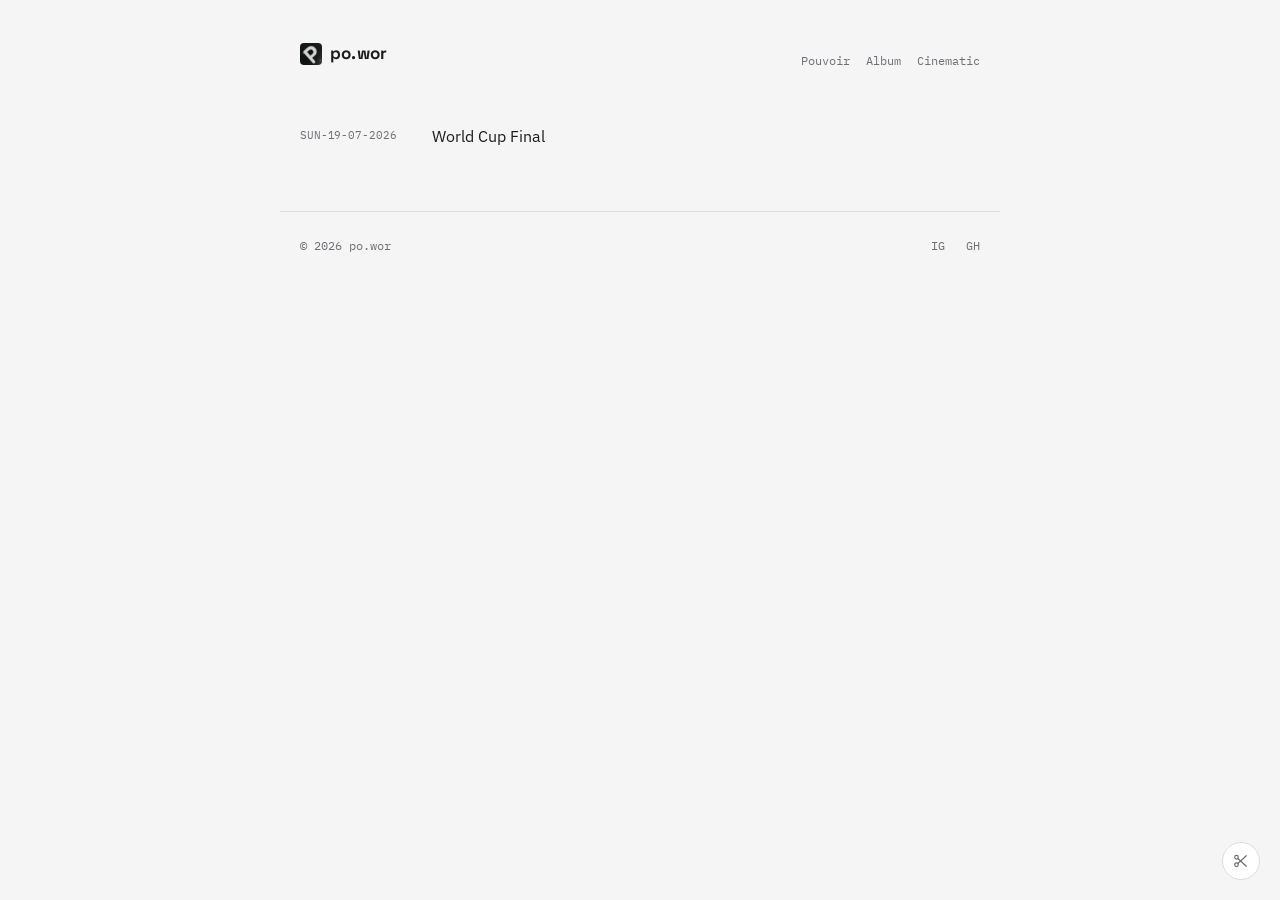
==== index.html @ 132ed28e "feat: add P-icon logo to header and browser favicon Small icon (256x256, center-cropped and resized " ====
<!DOCTYPE html>
<html lang="en">
<head>
<meta charset="UTF-8">
<meta name="viewport" content="width=device-width, initial-scale=1">
<title>po.wor</title>
<meta name="description" content="Daily log of work, builds, and things made. po.wor.">
<link rel="icon" href="P-icon-small.png" type="image/png">
<link rel="preconnect" href="https://fonts.googleapis.com">
<link rel="preconnect" href="https://fonts.gstatic.com" crossorigin>
<link href="https://fonts.googleapis.com/css2?family=IBM+Plex+Mono:wght@400;500;600&family=IBM+Plex+Sans:wght@400;500&family=Space+Grotesk:wght@500;700&display=swap" rel="stylesheet">
<link rel="stylesheet" href="style.css">
</head>
<body data-feed="log.json" data-storage="log">

<header class="bar">
  <a class="brand" href="index.html"><img class="brand-icon" src="P-icon-small.png" alt="">po.wor</a>
  <nav class="nav">
    <a href="pouvoir.html">Pouvoir</a>
    <a href="album.html">Album</a>
    <a href="cinematic.html">Cinematic</a>
  </nav>
</header>

<main>
  <div id="add-entry-panel" class="add-entry-panel">
    <p class="add-entry-title">developer mode &mdash; edits publish automatically when you turn this off</p>
    <div class="gh-connect" id="gh-connect">
      <input id="f-token" type="password" placeholder="GitHub token" autocomplete="off">
      <button id="f-token-save" type="button">connect</button>
    </div>
    <div class="gh-connected" id="gh-connected" hidden>
      <span>GitHub connected &#10003;</span>
      <button id="f-token-clear" type="button">disconnect</button>
    </div>
    <div class="add-entry-grid">
      <div class="date-field">
        <input id="f-date" type="text" placeholder="yyyy-mm-dd" inputmode="none" autocomplete="off" readonly>
        <div class="date-popover" id="date-popover" hidden>
          <div class="date-popover__header">
            <button type="button" class="date-popover__nav" id="date-prev" aria-label="Previous month">&lsaquo;</button>
            <span class="date-popover__label" id="date-label"></span>
            <button type="button" class="date-popover__nav" id="date-next" aria-label="Next month">&rsaquo;</button>
          </div>
          <div class="date-popover__weekdays">
            <span>S</span><span>M</span><span>T</span><span>W</span><span>T</span><span>F</span><span>S</span>
          </div>
          <div class="date-popover__grid" id="date-grid"></div>
        </div>
      </div>
      <input id="f-tag" placeholder="tag (optional)">
      <input id="f-text" placeholder="one line">
      <input id="f-link" placeholder="link (optional)">
      <input id="f-image" placeholder="image url (optional)">
      <input id="f-audio" placeholder="audio url (optional, e.g. assets/demo.mp3)">
      <textarea id="f-detail" placeholder="detail shown when clicked (optional)"></textarea>
    </div>
    <div class="add-entry-actions">
      <button id="f-add" type="button">add</button>
      <button id="f-cancel" type="button">cancel</button>
    </div>
  </div>

  <div id="feed" class="feed" aria-live="polite">
    <p class="feed-loading">loading&hellip;</p>
  </div>
</main>

<footer class="foot">
  <span>&copy; <span id="year"></span> po.wor</span>
  <span class="foot-links">
    <!-- swap these for your real links -->
    <a href="https://instagram.com/" target="_blank" rel="noopener">IG</a>
    <a href="https://github.com/" target="_blank" rel="noopener">GH</a>
  </span>
</footer>

<!-- developer-mode toggle: a plain tool icon, not a nav item, tucked in the corner -->
<button id="edit-toggle" aria-label="Toggle developer mode" title="Developer mode">
  <svg viewBox="0 0 24 24" width="18" height="18" fill="none" stroke="currentColor" stroke-width="1.6" stroke-linecap="round" stroke-linejoin="round">
    <circle cx="6" cy="7" r="2.4"/>
    <circle cx="6" cy="17" r="2.4"/>
    <path d="M7.8 8.6 19 19M7.8 15.4 19 5"/>
  </svg>
</button>

<script src="script.js"></script>
</body>
</html>
---- style.css ----
/* ===================================================================
   po.wor — design tokens: titanium silver
   bg:      #F5F5F5  silver base
   surface: #FFFFFF  lifted panels (images, edit panel) — the "highlight" tone
   text:    #1D1D1F  near-black, Apple system text
   dim:     #6E6E73  Apple system grey, meta / dates
   rule:    #DCDCDC  hairline dividers / spine
   accent:  #4B5560  graphite steel-blue — used sparingly (links, active tick)
   =================================================================== */

:root {
  --bg: #F5F5F5;
  --surface: #FFFFFF;
  --text: #1D1D1F;
  --dim: #6E6E73;
  --rule: #DCDCDC;
  --accent: #4B5560;

  --mono: 'IBM Plex Mono', ui-monospace, 'SF Mono', Menlo, monospace;
  --sans: 'IBM Plex Sans', -apple-system, BlinkMacSystemFont, 'Segoe UI', sans-serif;
  --display: 'Space Grotesk', 'IBM Plex Mono', ui-monospace, sans-serif;

  --maxw: 720px;
  --gutter: 112px;
}

/* ---------- Pouvoir: dark titanium-silver theme ---------- */
body.theme-pouvoir {
  --bg: #1C1D1F;
  --surface: #2A2B2E;
  --text: #E8E9EA;
  --dim: #9A9CA1;
  --rule: #3A3B3E;
  --accent: #C7CBD1;
  color-scheme: dark;
}

* { box-sizing: border-box; }

html { color-scheme: light; }

body {
  margin: 0;
  background: var(--bg);
  color: var(--text);
  font-family: var(--sans);
  font-size: 16px;
  line-height: 1.6;
  -webkit-font-smoothing: antialiased;
}

a { color: inherit; text-decoration: none; }

@media (prefers-reduced-motion: reduce) {
  * { animation-duration: 0.001ms !important; transition-duration: 0.001ms !important; }
}

/* ---------- file:// warning ---------- */

.file-warning {
  background: #B23B3B;
  color: #FFFFFF;
  font-family: var(--mono);
  font-size: 13px;
  text-align: center;
  padding: 10px 20px;
}

/* ---------- top bar ---------- */

.bar {
  max-width: var(--maxw);
  margin: 0 auto;
  padding: 40px 20px 24px;
  display: flex;
  align-items: baseline;
  justify-content: space-between;
  gap: 16px;
  flex-wrap: wrap;
}

.brand {
  display: flex;
  align-items: center;
  gap: 8px;
  font-family: var(--display);
  font-weight: 700;
  font-size: 17px;
  letter-spacing: 0.01em;
}

.brand-icon {
  display: block;
  width: 22px;
  height: 22px;
  object-fit: cover;
  border-radius: 4px;
}

.brand:hover { color: var(--accent); }

.nav {
  display: flex;
  gap: 16px;
  font-family: var(--mono);
  font-size: 12px;
  color: var(--dim);
}

.nav a:hover { color: var(--accent); }

.nav a[aria-current="page"] { color: var(--text); }

/* ---------- feed / log spine ---------- */

main {
  max-width: var(--maxw);
  margin: 0 auto;
  padding: 8px 20px 40px;
}

.feed-loading {
  color: var(--dim);
  font-family: var(--mono);
  font-size: 13px;
  padding: 40px 0;
}

.entry {
  position: relative;
  display: grid;
  grid-template-columns: var(--gutter) 1fr;
  column-gap: 20px;
  padding: 22px 0;
  border-top: 1px solid var(--rule);
}

.entry:first-child { border-top: none; }

.entry-date {
  position: relative;
  font-family: var(--mono);
  font-size: 11px;
  letter-spacing: -0.01em;
  color: var(--dim);
  padding-top: 3px;
  white-space: nowrap;
}

.entry-body { min-width: 0; }

.entry-row {
  display: flex;
  align-items: flex-start;
  justify-content: space-between;
  gap: 12px;
}

.entry-main { min-width: 0; flex: 1; }

.entry.has-detail { cursor: pointer; }

.entry.has-detail .entry-text::after {
  content: "";
  display: inline-block;
  width: 5px;
  height: 5px;
  margin-left: 8px;
  border-right: 1.4px solid var(--dim);
  border-bottom: 1.4px solid var(--dim);
  transform: rotate(-45deg) translateY(-2px);
  transition: transform 0.15s ease;
}

.entry.has-detail.expanded .entry-text::after {
  transform: rotate(45deg) translateY(-2px);
}

.entry-text {
  margin: 0;
  font-size: 16px;
  color: var(--text);
}

.entry-tag {
  display: inline-block;
  margin-bottom: 6px;
  font-family: var(--display);
  font-weight: 600;
  font-size: 11px;
  letter-spacing: 0.04em;
  text-transform: uppercase;
  color: var(--accent);
}

.entry-detail {
  display: none;
  margin-top: 14px;
  padding-top: 14px;
  border-top: 1px solid var(--rule);
}

.entry.expanded .entry-detail { display: block; }

.entry-detail-text {
  margin: 0 0 12px;
  color: var(--text);
  line-height: 1.7;
}

.entry-detail-text:last-child { margin-bottom: 0; }

.entry-media {
  display: block;
  width: 100%;
  height: auto;
  margin-top: 12px;
  border-radius: 3px;
  background: var(--surface);
}

.entry-audio {
  display: block;
  width: 100%;
  margin-top: 12px;
}

.entry-audio::-webkit-media-controls-panel {
  background: var(--surface);
}

.entry-link {
  display: inline-block;
  margin-top: 12px;
  font-family: var(--mono);
  font-size: 13px;
  color: var(--accent);
  border-bottom: 1px solid var(--accent);
}

/* ---------- entry edit controls (visible only in edit mode) ---------- */

.entry-controls {
  display: none;
  flex-shrink: 0;
  gap: 4px;
}

body.edit-mode .entry-controls { display: flex; }
body.edit-mode .entry.has-detail { cursor: default; }
body.edit-mode .entry.has-detail .entry-text::after { display: none; }

.icon-btn {
  display: flex;
  align-items: center;
  justify-content: center;
  width: 26px;
  height: 26px;
  padding: 0;
  background: transparent;
  border: 1px solid var(--rule);
  border-radius: 4px;
  color: var(--dim);
  cursor: pointer;
}

.icon-btn:hover {
  color: var(--accent);
  border-color: var(--accent);
}

/* ---------- add / edit entry panel ---------- */

.add-entry-panel {
  display: none;
  margin: 0 0 28px;
  padding: 16px;
  background: var(--surface);
  border-radius: 6px;
  border: 1px solid var(--rule);
}

body.edit-mode .add-entry-panel { display: block; }

.add-entry-title {
  margin: 0 0 12px;
  font-family: var(--mono);
  font-size: 12px;
  color: var(--dim);
}

.add-entry-grid {
  display: grid;
  grid-template-columns: 1fr 1fr;
  gap: 8px;
}

.add-entry-grid input,
.add-entry-grid textarea {
  grid-column: span 1;
  width: 100%;
  padding: 8px 10px;
  background: var(--bg);
  border: 1px solid var(--rule);
  border-radius: 4px;
  color: var(--text);
  font-family: var(--sans);
  font-size: 14px;
}

.add-entry-grid input:focus,
.add-entry-grid textarea:focus {
  outline: none;
  border-color: var(--accent);
}

.date-field {
  grid-column: span 1;
  position: relative;
}

.date-field input {
  cursor: pointer;
}

.date-popover {
  position: absolute;
  top: calc(100% + 6px);
  left: 0;
  z-index: 20;
  width: 232px;
  max-width: calc(100vw - 40px);
  padding: 12px;
  background: var(--surface);
  border: 1px solid var(--rule);
  border-radius: 6px;
  box-shadow: 0 8px 24px rgba(0, 0, 0, 0.16);
}

.date-popover[hidden] { display: none; }

.date-popover__header {
  display: flex;
  align-items: center;
  justify-content: space-between;
  margin-bottom: 10px;
}

.date-popover__label {
  font-family: var(--mono);
  font-size: 12px;
  color: var(--text);
}

.date-popover__nav {
  width: 22px;
  height: 22px;
  display: flex;
  align-items: center;
  justify-content: center;
  padding: 0;
  background: transparent;
  border: 1px solid var(--rule);
  border-radius: 4px;
  color: var(--dim);
  font-size: 14px;
  line-height: 1;
  cursor: pointer;
}

.date-popover__nav:hover { color: var(--accent); border-color: var(--accent); }

.date-popover__weekdays,
.date-popover__grid {
  display: grid;
  grid-template-columns: repeat(7, 1fr);
  gap: 2px;
}

.date-popover__weekdays {
  margin-bottom: 4px;
  font-family: var(--mono);
  font-size: 10px;
  color: var(--dim);
  text-align: center;
}

.date-popover__day {
  aspect-ratio: 1;
  display: flex;
  align-items: center;
  justify-content: center;
  padding: 0;
  background: transparent;
  border: 1px solid transparent;
  border-radius: 4px;
  color: var(--text);
  font-family: var(--sans);
  font-size: 12px;
  cursor: pointer;
}

.date-popover__day:hover { border-color: var(--rule); }

.date-popover__day.is-today { color: var(--accent); font-weight: 600; }

.date-popover__day.is-selected {
  background: var(--accent);
  color: var(--surface);
  border-color: var(--accent);
}

/* ---------- GitHub connect ---------- */

.gh-connect,
.gh-connected {
  display: flex;
  align-items: center;
  gap: 8px;
  margin-bottom: 12px;
  padding-bottom: 12px;
  border-bottom: 1px solid var(--rule);
  font-family: var(--mono);
  font-size: 12px;
}

.gh-connect[hidden],
.gh-connected[hidden] { display: none; }

.gh-connect input {
  flex: 1;
  padding: 8px 10px;
  background: var(--bg);
  border: 1px solid var(--rule);
  border-radius: 4px;
  color: var(--text);
  font-family: var(--sans);
  font-size: 14px;
}

.gh-connect button,
.gh-connected button {
  padding: 7px 12px;
  background: transparent;
  border: 1px solid var(--rule);
  border-radius: 4px;
  color: var(--text);
  font-family: var(--mono);
  font-size: 12px;
  cursor: pointer;
}

.gh-connect button:hover,
.gh-connected button:hover { border-color: var(--accent); color: var(--accent); }

.gh-connected span { color: var(--dim); flex: 1; }

.add-entry-grid textarea {
  grid-column: span 2;
  min-height: 60px;
  resize: vertical;
  font-family: var(--sans);
}

.add-entry-actions {
  display: flex;
  align-items: center;
  flex-wrap: wrap;
  gap: 8px;
  margin-top: 12px;
}

.add-entry-spacer { flex: 1; }

.add-entry-actions button {
  padding: 7px 12px;
  background: transparent;
  border: 1px solid var(--rule);
  border-radius: 4px;
  color: var(--text);
  font-family: var(--mono);
  font-size: 12px;
  cursor: pointer;
}

.add-entry-actions button:hover { border-color: var(--accent); color: var(--accent); }
#f-add { border-color: var(--accent); color: var(--accent); }
.add-entry-actions button:disabled { opacity: 0.6; cursor: default; }

/* ---------- footer ---------- */

.foot {
  max-width: var(--maxw);
  margin: 0 auto;
  padding: 24px 20px 60px;
  display: flex;
  justify-content: space-between;
  font-family: var(--mono);
  font-size: 12px;
  color: var(--dim);
  border-top: 1px solid var(--rule);
}

.foot-links a { margin-left: 14px; }
.foot-links a:hover { color: var(--accent); }

/* ---------- edit-mode toggle icon ---------- */

#edit-toggle {
  position: fixed;
  right: 20px;
  bottom: 20px;
  width: 38px;
  height: 38px;
  display: flex;
  align-items: center;
  justify-content: center;
  background: var(--surface);
  border: 1px solid var(--rule);
  border-radius: 50%;
  color: var(--dim);
  cursor: pointer;
}

#edit-toggle:hover { color: var(--text); border-color: var(--dim); }

#edit-toggle[aria-pressed="true"] {
  color: var(--accent);
  border-color: var(--accent);
}

#edit-toggle:focus-visible,
.icon-btn:focus-visible,
.add-entry-actions button:focus-visible {
  outline: 2px solid var(--accent);
  outline-offset: 2px;
}

/* ---------- mobile ---------- */

@media (max-width: 520px) {
  :root { --gutter: 0px; }

  .entry {
    grid-template-columns: 1fr;
    row-gap: 6px;
  }

  .entry-date { padding-top: 0; }

  .add-entry-grid { grid-template-columns: 1fr; }
  .add-entry-grid textarea { grid-column: span 1; }
}
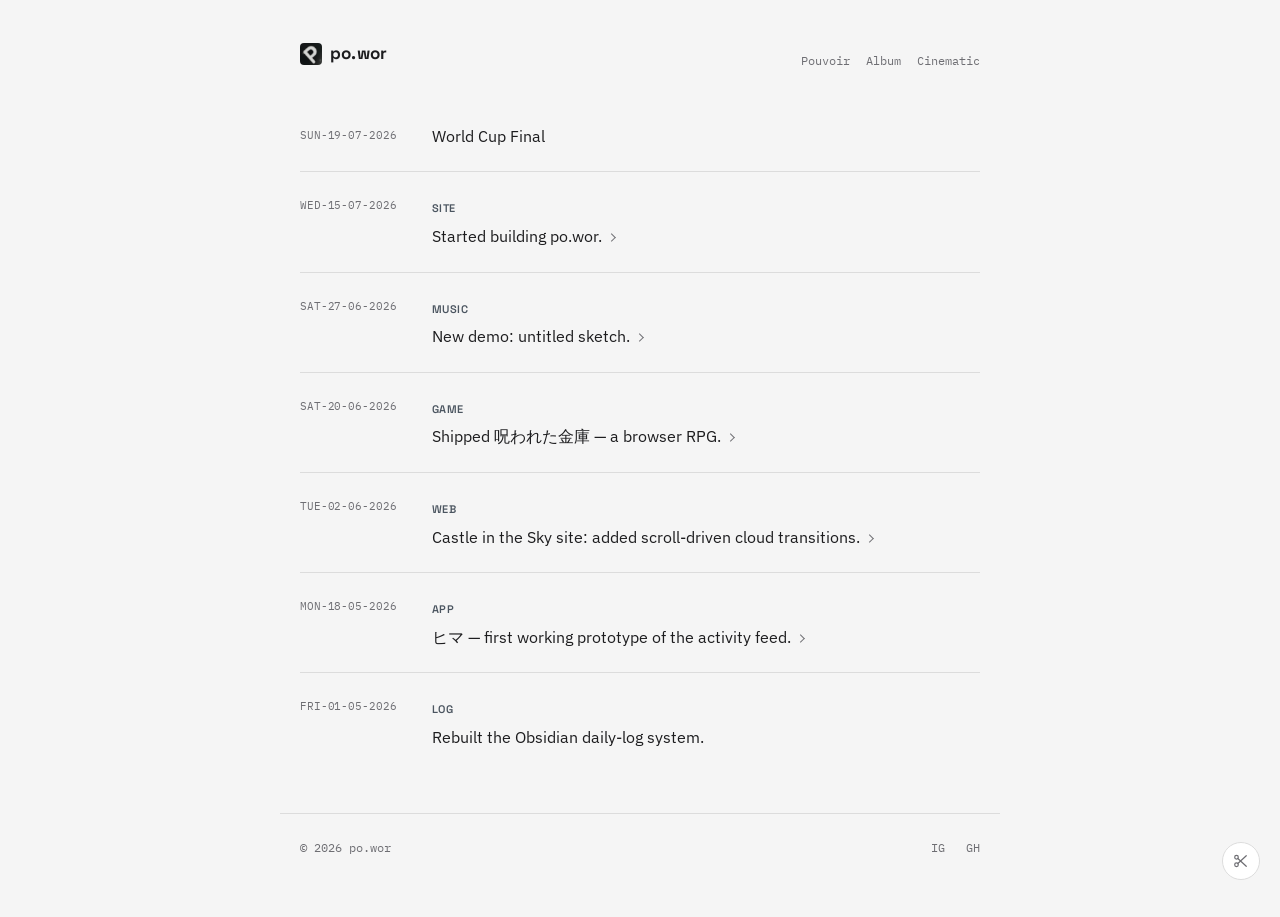
==== commit 4d31dede: "fix: restore entries lost to stale-cache publish, add cache-busting A second data-loss publish happe" ====
--- a/index.html
+++ b/index.html
@@ -9,7 +9,7 @@
 <link rel="preconnect" href="https://fonts.googleapis.com">
 <link rel="preconnect" href="https://fonts.gstatic.com" crossorigin>
 <link href="https://fonts.googleapis.com/css2?family=IBM+Plex+Mono:wght@400;500;600&family=IBM+Plex+Sans:wght@400;500&family=Space+Grotesk:wght@500;700&display=swap" rel="stylesheet">
-<link rel="stylesheet" href="style.css">
+<link rel="stylesheet" href="style.css?v=1">
 </head>
 <body data-feed="log.json" data-storage="log">
 
@@ -84,6 +84,6 @@
   </svg>
 </button>
 
-<script src="script.js"></script>
+<script src="script.js?v=1"></script>
 </body>
 </html>
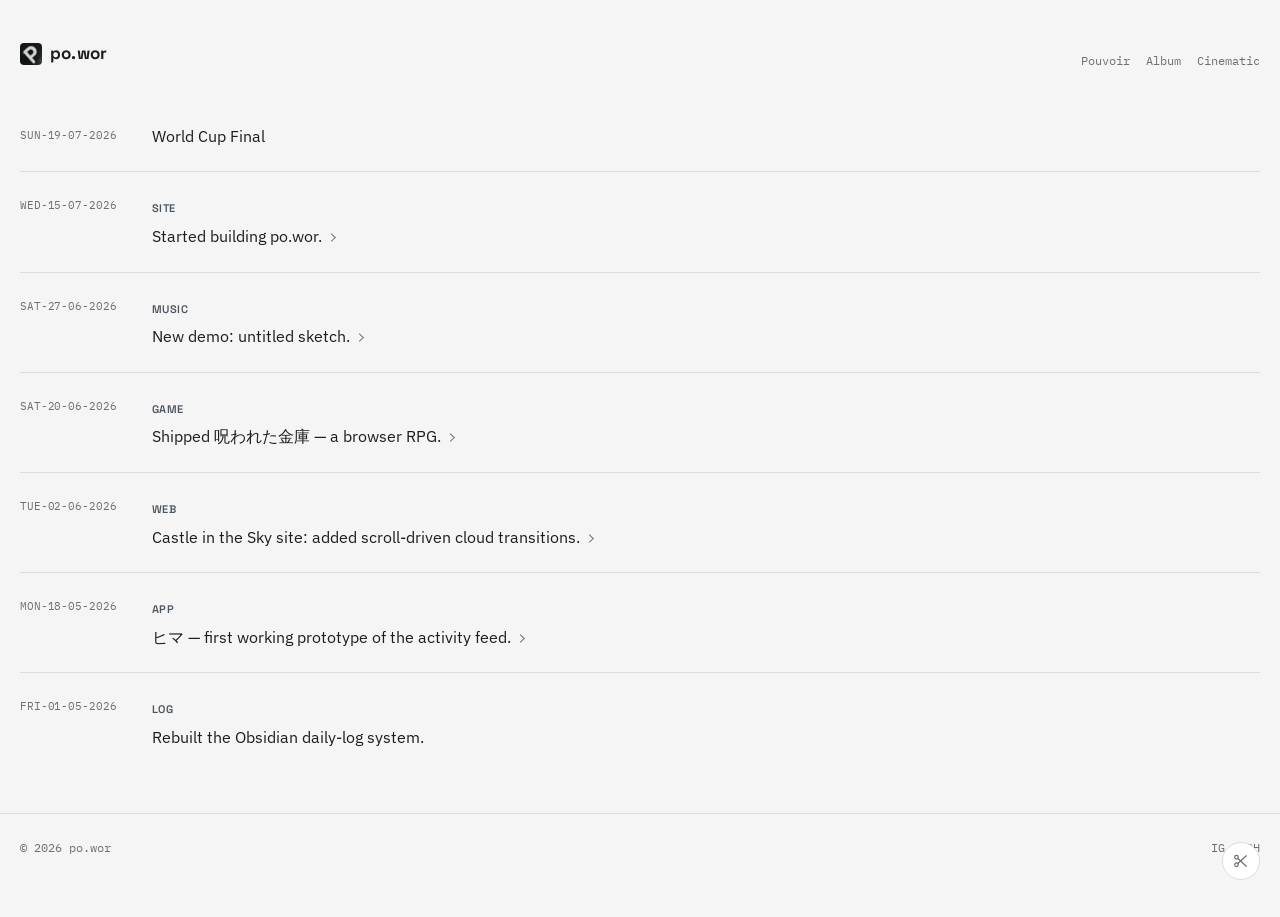
==== commit c39831aa: "feat: remove max-width cap, let the page fill the full browser width Header, feed, and footer previo" ====
--- a/index.html
+++ b/index.html
@@ -9,7 +9,7 @@
 <link rel="preconnect" href="https://fonts.googleapis.com">
 <link rel="preconnect" href="https://fonts.gstatic.com" crossorigin>
 <link href="https://fonts.googleapis.com/css2?family=IBM+Plex+Mono:wght@400;500;600&family=IBM+Plex+Sans:wght@400;500&family=Space+Grotesk:wght@500;700&display=swap" rel="stylesheet">
-<link rel="stylesheet" href="style.css?v=1">
+<link rel="stylesheet" href="style.css?v=2">
 </head>
 <body data-feed="log.json" data-storage="log">
 
--- a/style.css
+++ b/style.css
@@ -20,7 +20,6 @@
   --sans: 'IBM Plex Sans', -apple-system, BlinkMacSystemFont, 'Segoe UI', sans-serif;
   --display: 'Space Grotesk', 'IBM Plex Mono', ui-monospace, sans-serif;
 
-  --maxw: 720px;
   --gutter: 112px;
 }
 
@@ -69,8 +68,6 @@
 /* ---------- top bar ---------- */
 
 .bar {
-  max-width: var(--maxw);
-  margin: 0 auto;
   padding: 40px 20px 24px;
   display: flex;
   align-items: baseline;
@@ -114,8 +111,6 @@
 /* ---------- feed / log spine ---------- */
 
 main {
-  max-width: var(--maxw);
-  margin: 0 auto;
   padding: 8px 20px 40px;
 }
 
@@ -490,8 +485,6 @@
 /* ---------- footer ---------- */
 
 .foot {
-  max-width: var(--maxw);
-  margin: 0 auto;
   padding: 24px 20px 60px;
   display: flex;
   justify-content: space-between;
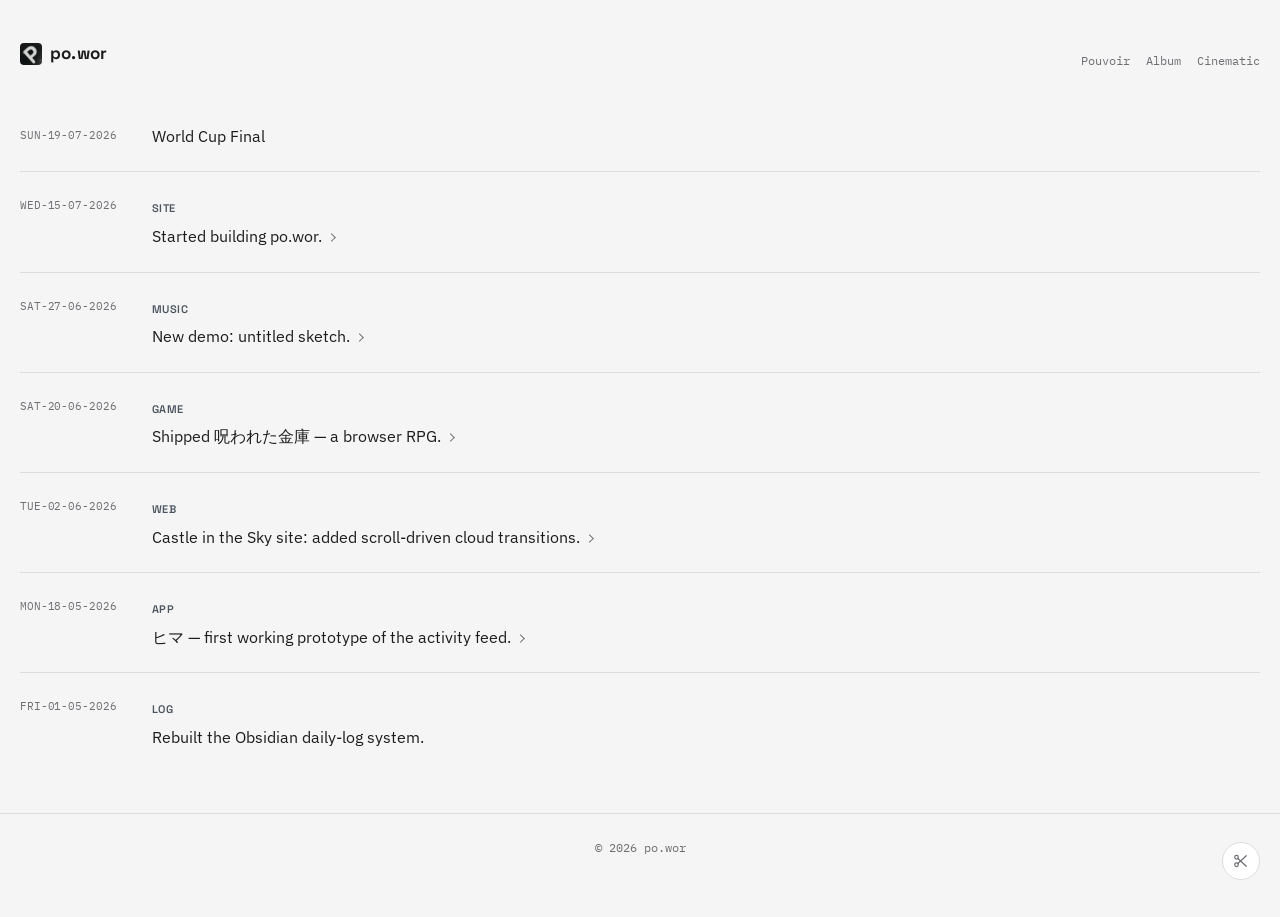
==== commit 01ea32f8: "feat: simplify footer to centered copyright only, remove IG/GH links Bumped style.css to v=3 so the " ====
--- a/index.html
+++ b/index.html
@@ -9,7 +9,7 @@
 <link rel="preconnect" href="https://fonts.googleapis.com">
 <link rel="preconnect" href="https://fonts.gstatic.com" crossorigin>
 <link href="https://fonts.googleapis.com/css2?family=IBM+Plex+Mono:wght@400;500;600&family=IBM+Plex+Sans:wght@400;500&family=Space+Grotesk:wght@500;700&display=swap" rel="stylesheet">
-<link rel="stylesheet" href="style.css?v=2">
+<link rel="stylesheet" href="style.css?v=3">
 </head>
 <body data-feed="log.json" data-storage="log">
 
@@ -68,11 +68,6 @@
 
 <footer class="foot">
   <span>&copy; <span id="year"></span> po.wor</span>
-  <span class="foot-links">
-    <!-- swap these for your real links -->
-    <a href="https://instagram.com/" target="_blank" rel="noopener">IG</a>
-    <a href="https://github.com/" target="_blank" rel="noopener">GH</a>
-  </span>
 </footer>
 
 <!-- developer-mode toggle: a plain tool icon, not a nav item, tucked in the corner -->
--- a/style.css
+++ b/style.css
@@ -487,15 +487,12 @@
 .foot {
   padding: 24px 20px 60px;
   display: flex;
-  justify-content: space-between;
+  justify-content: center;
   font-family: var(--mono);
   font-size: 12px;
   color: var(--dim);
   border-top: 1px solid var(--rule);
 }
-
-.foot-links a { margin-left: 14px; }
-.foot-links a:hover { color: var(--accent); }
 
 /* ---------- edit-mode toggle icon ---------- */
 
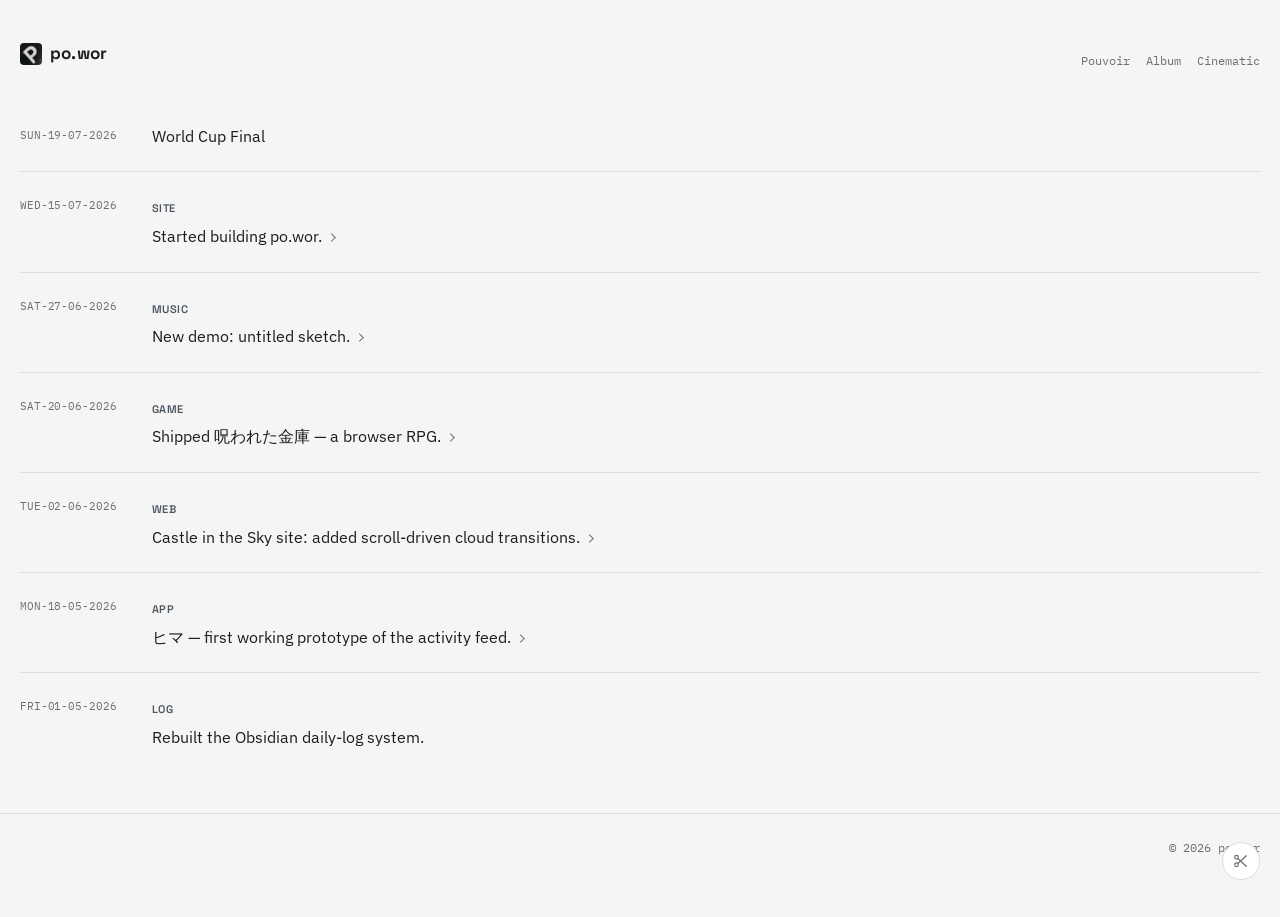
==== commit c8c10734: "feat: align footer copyright to the right Bumped style.css to v=4." ====
--- a/index.html
+++ b/index.html
@@ -9,7 +9,7 @@
 <link rel="preconnect" href="https://fonts.googleapis.com">
 <link rel="preconnect" href="https://fonts.gstatic.com" crossorigin>
 <link href="https://fonts.googleapis.com/css2?family=IBM+Plex+Mono:wght@400;500;600&family=IBM+Plex+Sans:wght@400;500&family=Space+Grotesk:wght@500;700&display=swap" rel="stylesheet">
-<link rel="stylesheet" href="style.css?v=3">
+<link rel="stylesheet" href="style.css?v=4">
 </head>
 <body data-feed="log.json" data-storage="log">
 
--- a/style.css
+++ b/style.css
@@ -487,7 +487,7 @@
 .foot {
   padding: 24px 20px 60px;
   display: flex;
-  justify-content: center;
+  justify-content: flex-end;
   font-family: var(--mono);
   font-size: 12px;
   color: var(--dim);
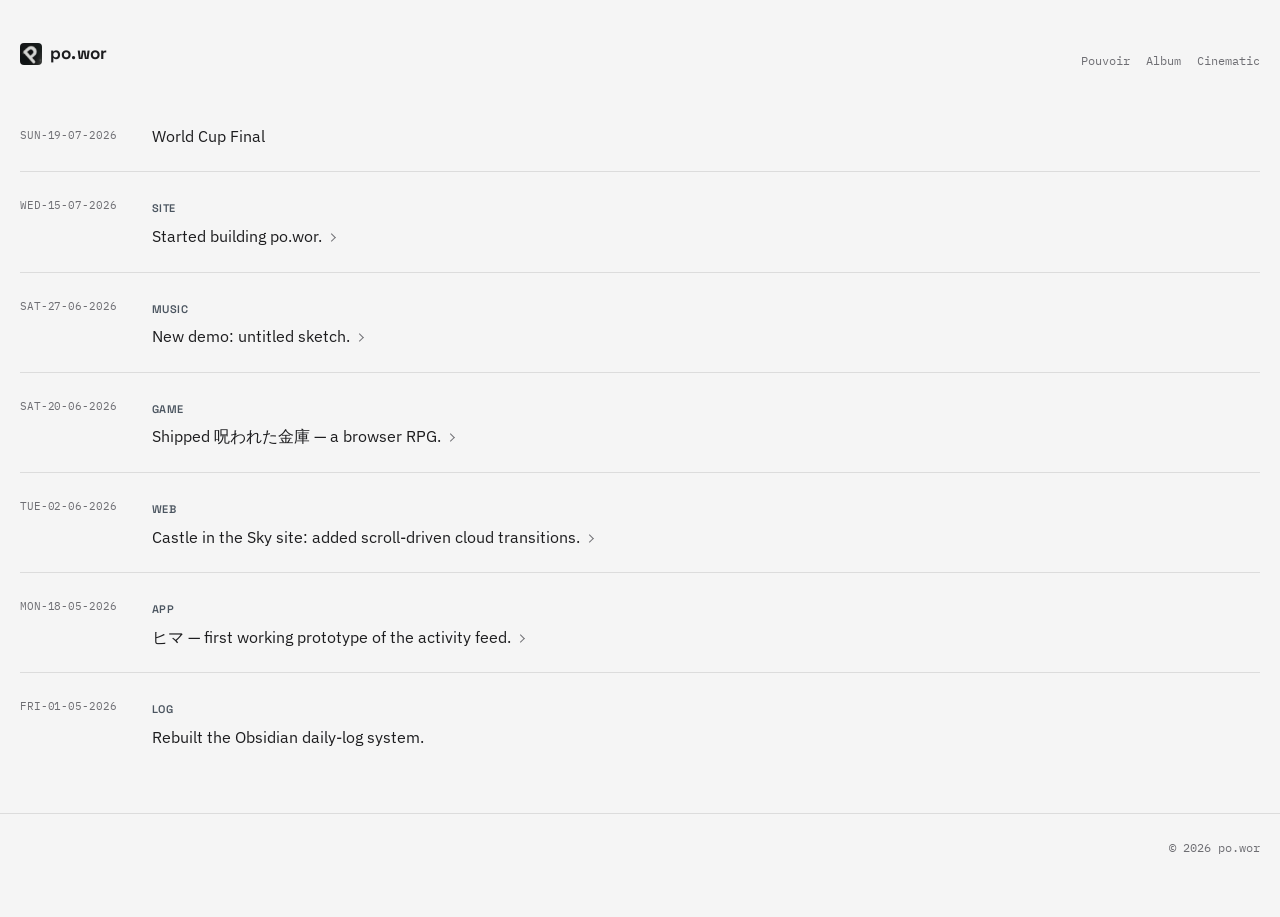
==== commit db0e27df: "Remove developer mode, add add_entry.py - script.js: read-only feed (fetch, sort, render, expand). R" ====
--- a/index.html
+++ b/index.html
@@ -9,9 +9,9 @@
 <link rel="preconnect" href="https://fonts.googleapis.com">
 <link rel="preconnect" href="https://fonts.gstatic.com" crossorigin>
 <link href="https://fonts.googleapis.com/css2?family=IBM+Plex+Mono:wght@400;500;600&family=IBM+Plex+Sans:wght@400;500&family=Space+Grotesk:wght@500;700&display=swap" rel="stylesheet">
-<link rel="stylesheet" href="style.css?v=4">
+<link rel="stylesheet" href="style.css?v=5">
 </head>
-<body data-feed="log.json" data-storage="log">
+<body data-feed="log.json">
 
 <header class="bar">
   <a class="brand" href="index.html"><img class="brand-icon" src="P-icon-small.png" alt="">po.wor</a>
@@ -23,44 +23,6 @@
 </header>
 
 <main>
-  <div id="add-entry-panel" class="add-entry-panel">
-    <p class="add-entry-title">developer mode &mdash; edits publish automatically when you turn this off</p>
-    <div class="gh-connect" id="gh-connect">
-      <input id="f-token" type="password" placeholder="GitHub token" autocomplete="off">
-      <button id="f-token-save" type="button">connect</button>
-    </div>
-    <div class="gh-connected" id="gh-connected" hidden>
-      <span>GitHub connected &#10003;</span>
-      <button id="f-token-clear" type="button">disconnect</button>
-    </div>
-    <div class="add-entry-grid">
-      <div class="date-field">
-        <input id="f-date" type="text" placeholder="yyyy-mm-dd" inputmode="none" autocomplete="off" readonly>
-        <div class="date-popover" id="date-popover" hidden>
-          <div class="date-popover__header">
-            <button type="button" class="date-popover__nav" id="date-prev" aria-label="Previous month">&lsaquo;</button>
-            <span class="date-popover__label" id="date-label"></span>
-            <button type="button" class="date-popover__nav" id="date-next" aria-label="Next month">&rsaquo;</button>
-          </div>
-          <div class="date-popover__weekdays">
-            <span>S</span><span>M</span><span>T</span><span>W</span><span>T</span><span>F</span><span>S</span>
-          </div>
-          <div class="date-popover__grid" id="date-grid"></div>
-        </div>
-      </div>
-      <input id="f-tag" placeholder="tag (optional)">
-      <input id="f-text" placeholder="one line">
-      <input id="f-link" placeholder="link (optional)">
-      <input id="f-image" placeholder="image url (optional)">
-      <input id="f-audio" placeholder="audio url (optional, e.g. assets/demo.mp3)">
-      <textarea id="f-detail" placeholder="detail shown when clicked (optional)"></textarea>
-    </div>
-    <div class="add-entry-actions">
-      <button id="f-add" type="button">add</button>
-      <button id="f-cancel" type="button">cancel</button>
-    </div>
-  </div>
-
   <div id="feed" class="feed" aria-live="polite">
     <p class="feed-loading">loading&hellip;</p>
   </div>
@@ -70,15 +32,6 @@
   <span>&copy; <span id="year"></span> po.wor</span>
 </footer>
 
-<!-- developer-mode toggle: a plain tool icon, not a nav item, tucked in the corner -->
-<button id="edit-toggle" aria-label="Toggle developer mode" title="Developer mode">
-  <svg viewBox="0 0 24 24" width="18" height="18" fill="none" stroke="currentColor" stroke-width="1.6" stroke-linecap="round" stroke-linejoin="round">
-    <circle cx="6" cy="7" r="2.4"/>
-    <circle cx="6" cy="17" r="2.4"/>
-    <path d="M7.8 8.6 19 19M7.8 15.4 19 5"/>
-  </svg>
-</button>
-
-<script src="script.js?v=1"></script>
+<script src="script.js?v=2"></script>
 </body>
 </html>
--- a/style.css
+++ b/style.css
@@ -1,7 +1,7 @@
 /* ===================================================================
    po.wor — design tokens: titanium silver
    bg:      #F5F5F5  silver base
-   surface: #FFFFFF  lifted panels (images, edit panel) — the "highlight" tone
+   surface: #FFFFFF  lifted panels (images) — the "highlight" tone
    text:    #1D1D1F  near-black, Apple system text
    dim:     #6E6E73  Apple system grey, meta / dates
    rule:    #DCDCDC  hairline dividers / spine
@@ -233,255 +233,6 @@
   border-bottom: 1px solid var(--accent);
 }
 
-/* ---------- entry edit controls (visible only in edit mode) ---------- */
-
-.entry-controls {
-  display: none;
-  flex-shrink: 0;
-  gap: 4px;
-}
-
-body.edit-mode .entry-controls { display: flex; }
-body.edit-mode .entry.has-detail { cursor: default; }
-body.edit-mode .entry.has-detail .entry-text::after { display: none; }
-
-.icon-btn {
-  display: flex;
-  align-items: center;
-  justify-content: center;
-  width: 26px;
-  height: 26px;
-  padding: 0;
-  background: transparent;
-  border: 1px solid var(--rule);
-  border-radius: 4px;
-  color: var(--dim);
-  cursor: pointer;
-}
-
-.icon-btn:hover {
-  color: var(--accent);
-  border-color: var(--accent);
-}
-
-/* ---------- add / edit entry panel ---------- */
-
-.add-entry-panel {
-  display: none;
-  margin: 0 0 28px;
-  padding: 16px;
-  background: var(--surface);
-  border-radius: 6px;
-  border: 1px solid var(--rule);
-}
-
-body.edit-mode .add-entry-panel { display: block; }
-
-.add-entry-title {
-  margin: 0 0 12px;
-  font-family: var(--mono);
-  font-size: 12px;
-  color: var(--dim);
-}
-
-.add-entry-grid {
-  display: grid;
-  grid-template-columns: 1fr 1fr;
-  gap: 8px;
-}
-
-.add-entry-grid input,
-.add-entry-grid textarea {
-  grid-column: span 1;
-  width: 100%;
-  padding: 8px 10px;
-  background: var(--bg);
-  border: 1px solid var(--rule);
-  border-radius: 4px;
-  color: var(--text);
-  font-family: var(--sans);
-  font-size: 14px;
-}
-
-.add-entry-grid input:focus,
-.add-entry-grid textarea:focus {
-  outline: none;
-  border-color: var(--accent);
-}
-
-.date-field {
-  grid-column: span 1;
-  position: relative;
-}
-
-.date-field input {
-  cursor: pointer;
-}
-
-.date-popover {
-  position: absolute;
-  top: calc(100% + 6px);
-  left: 0;
-  z-index: 20;
-  width: 232px;
-  max-width: calc(100vw - 40px);
-  padding: 12px;
-  background: var(--surface);
-  border: 1px solid var(--rule);
-  border-radius: 6px;
-  box-shadow: 0 8px 24px rgba(0, 0, 0, 0.16);
-}
-
-.date-popover[hidden] { display: none; }
-
-.date-popover__header {
-  display: flex;
-  align-items: center;
-  justify-content: space-between;
-  margin-bottom: 10px;
-}
-
-.date-popover__label {
-  font-family: var(--mono);
-  font-size: 12px;
-  color: var(--text);
-}
-
-.date-popover__nav {
-  width: 22px;
-  height: 22px;
-  display: flex;
-  align-items: center;
-  justify-content: center;
-  padding: 0;
-  background: transparent;
-  border: 1px solid var(--rule);
-  border-radius: 4px;
-  color: var(--dim);
-  font-size: 14px;
-  line-height: 1;
-  cursor: pointer;
-}
-
-.date-popover__nav:hover { color: var(--accent); border-color: var(--accent); }
-
-.date-popover__weekdays,
-.date-popover__grid {
-  display: grid;
-  grid-template-columns: repeat(7, 1fr);
-  gap: 2px;
-}
-
-.date-popover__weekdays {
-  margin-bottom: 4px;
-  font-family: var(--mono);
-  font-size: 10px;
-  color: var(--dim);
-  text-align: center;
-}
-
-.date-popover__day {
-  aspect-ratio: 1;
-  display: flex;
-  align-items: center;
-  justify-content: center;
-  padding: 0;
-  background: transparent;
-  border: 1px solid transparent;
-  border-radius: 4px;
-  color: var(--text);
-  font-family: var(--sans);
-  font-size: 12px;
-  cursor: pointer;
-}
-
-.date-popover__day:hover { border-color: var(--rule); }
-
-.date-popover__day.is-today { color: var(--accent); font-weight: 600; }
-
-.date-popover__day.is-selected {
-  background: var(--accent);
-  color: var(--surface);
-  border-color: var(--accent);
-}
-
-/* ---------- GitHub connect ---------- */
-
-.gh-connect,
-.gh-connected {
-  display: flex;
-  align-items: center;
-  gap: 8px;
-  margin-bottom: 12px;
-  padding-bottom: 12px;
-  border-bottom: 1px solid var(--rule);
-  font-family: var(--mono);
-  font-size: 12px;
-}
-
-.gh-connect[hidden],
-.gh-connected[hidden] { display: none; }
-
-.gh-connect input {
-  flex: 1;
-  padding: 8px 10px;
-  background: var(--bg);
-  border: 1px solid var(--rule);
-  border-radius: 4px;
-  color: var(--text);
-  font-family: var(--sans);
-  font-size: 14px;
-}
-
-.gh-connect button,
-.gh-connected button {
-  padding: 7px 12px;
-  background: transparent;
-  border: 1px solid var(--rule);
-  border-radius: 4px;
-  color: var(--text);
-  font-family: var(--mono);
-  font-size: 12px;
-  cursor: pointer;
-}
-
-.gh-connect button:hover,
-.gh-connected button:hover { border-color: var(--accent); color: var(--accent); }
-
-.gh-connected span { color: var(--dim); flex: 1; }
-
-.add-entry-grid textarea {
-  grid-column: span 2;
-  min-height: 60px;
-  resize: vertical;
-  font-family: var(--sans);
-}
-
-.add-entry-actions {
-  display: flex;
-  align-items: center;
-  flex-wrap: wrap;
-  gap: 8px;
-  margin-top: 12px;
-}
-
-.add-entry-spacer { flex: 1; }
-
-.add-entry-actions button {
-  padding: 7px 12px;
-  background: transparent;
-  border: 1px solid var(--rule);
-  border-radius: 4px;
-  color: var(--text);
-  font-family: var(--mono);
-  font-size: 12px;
-  cursor: pointer;
-}
-
-.add-entry-actions button:hover { border-color: var(--accent); color: var(--accent); }
-#f-add { border-color: var(--accent); color: var(--accent); }
-.add-entry-actions button:disabled { opacity: 0.6; cursor: default; }
-
 /* ---------- footer ---------- */
 
 .foot {
@@ -492,38 +243,6 @@
   font-size: 12px;
   color: var(--dim);
   border-top: 1px solid var(--rule);
-}
-
-/* ---------- edit-mode toggle icon ---------- */
-
-#edit-toggle {
-  position: fixed;
-  right: 20px;
-  bottom: 20px;
-  width: 38px;
-  height: 38px;
-  display: flex;
-  align-items: center;
-  justify-content: center;
-  background: var(--surface);
-  border: 1px solid var(--rule);
-  border-radius: 50%;
-  color: var(--dim);
-  cursor: pointer;
-}
-
-#edit-toggle:hover { color: var(--text); border-color: var(--dim); }
-
-#edit-toggle[aria-pressed="true"] {
-  color: var(--accent);
-  border-color: var(--accent);
-}
-
-#edit-toggle:focus-visible,
-.icon-btn:focus-visible,
-.add-entry-actions button:focus-visible {
-  outline: 2px solid var(--accent);
-  outline-offset: 2px;
 }
 
 /* ---------- mobile ---------- */
@@ -537,7 +256,4 @@
   }
 
   .entry-date { padding-top: 0; }
-
-  .add-entry-grid { grid-template-columns: 1fr; }
-  .add-entry-grid textarea { grid-column: span 1; }
-}
+}
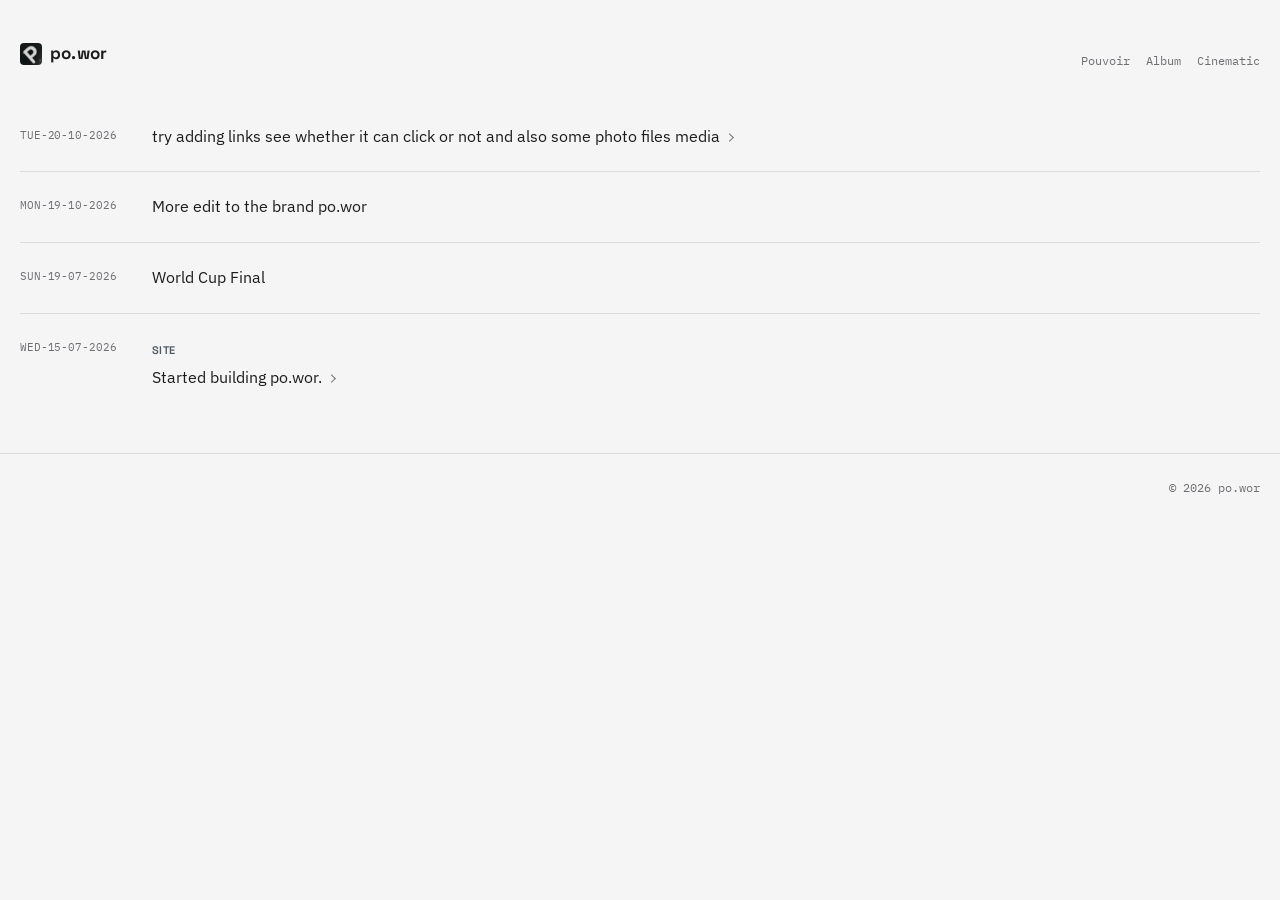
==== commit 0b0266a0: "Allow several entries on the same date - script.js: stop collapsing entries that share a date; sort " ====
--- a/index.html
+++ b/index.html
@@ -32,6 +32,6 @@
   <span>&copy; <span id="year"></span> po.wor</span>
 </footer>
 
-<script src="script.js?v=2"></script>
+<script src="script.js?v=3"></script>
 </body>
 </html>
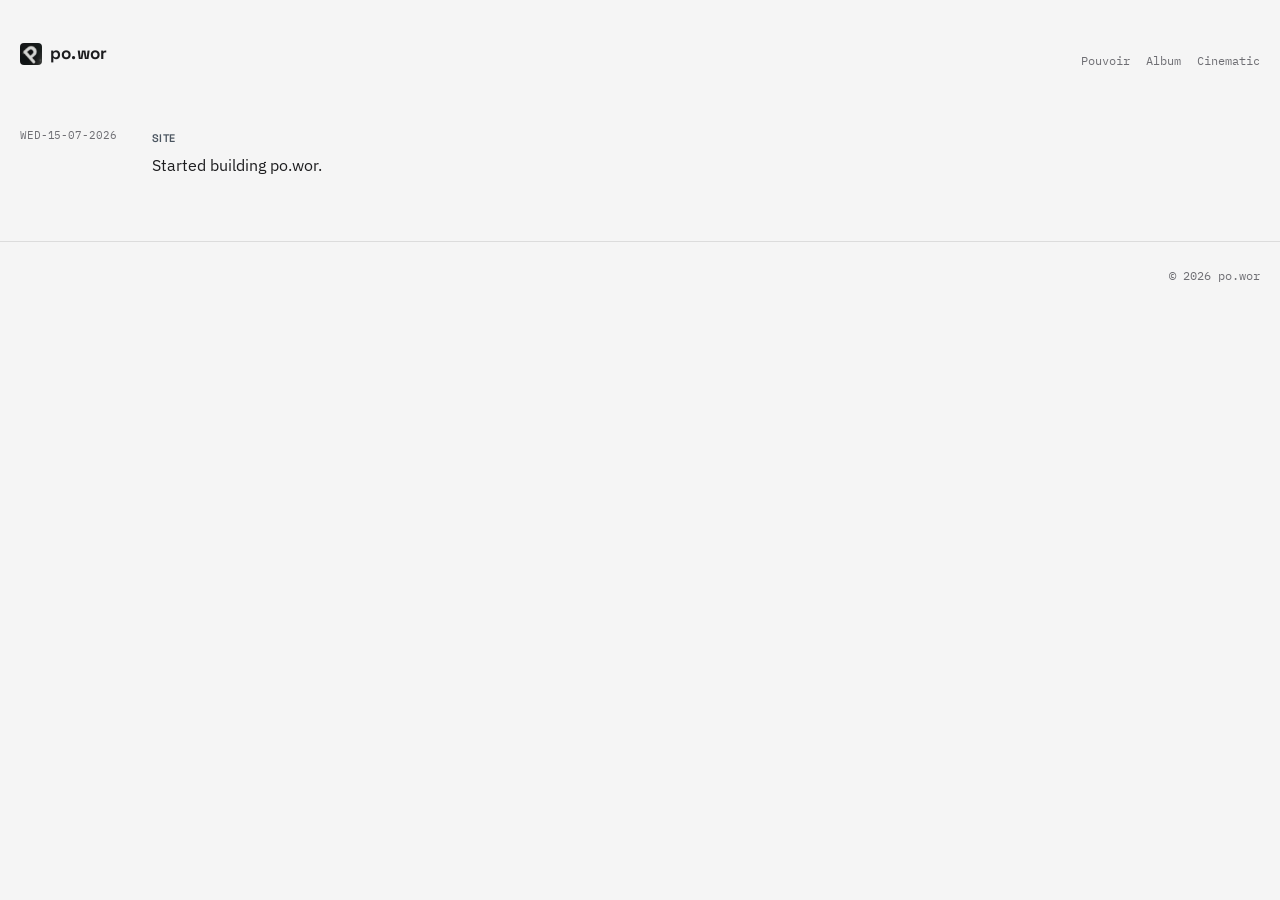
==== commit 03602f0b: "Cover grid for Pouvoir, Album and Cinematic; page picker in the logger - script.js: data-layout="gri" ====
--- a/index.html
+++ b/index.html
@@ -9,7 +9,7 @@
 <link rel="preconnect" href="https://fonts.googleapis.com">
 <link rel="preconnect" href="https://fonts.gstatic.com" crossorigin>
 <link href="https://fonts.googleapis.com/css2?family=IBM+Plex+Mono:wght@400;500;600&family=IBM+Plex+Sans:wght@400;500&family=Space+Grotesk:wght@500;700&display=swap" rel="stylesheet">
-<link rel="stylesheet" href="style.css?v=5">
+<link rel="stylesheet" href="style.css?v=6">
 </head>
 <body data-feed="log.json">
 
@@ -32,6 +32,6 @@
   <span>&copy; <span id="year"></span> po.wor</span>
 </footer>
 
-<script src="script.js?v=3"></script>
+<script src="script.js?v=4"></script>
 </body>
 </html>
--- a/style.css
+++ b/style.css
@@ -233,6 +233,149 @@
   border-bottom: 1px solid var(--accent);
 }
 
+/* ---------- cover grid (pouvoir, album, cinematic) ---------- */
+
+.feed.grid {
+  display: grid;
+  grid-template-columns: repeat(auto-fill, minmax(200px, 1fr));
+  gap: 36px 24px;
+  padding-top: 16px;
+}
+
+.feed.grid .feed-loading { grid-column: 1 / -1; }
+
+.card {
+  display: block;
+  align-self: start;
+  min-width: 0;
+  padding: 0;
+  border: 0;
+  background: none;
+  color: inherit;
+  font: inherit;
+  text-align: left;
+  cursor: pointer;
+}
+
+.card-cover {
+  aspect-ratio: 1 / 1;
+  overflow: hidden;
+  border-radius: 8px;
+  background: var(--surface);
+  box-shadow: 0 0 0 1px var(--rule);
+  transition: transform 0.15s ease, box-shadow 0.15s ease;
+}
+
+.card-cover img,
+.card-cover video {
+  display: block;
+  width: 100%;
+  height: 100%;
+  object-fit: cover;
+}
+
+.card:hover .card-cover,
+.card:focus-visible .card-cover {
+  transform: translateY(-2px);
+  box-shadow: 0 0 0 1px var(--rule), 0 8px 20px rgba(0, 0, 0, 0.12);
+}
+
+.card:focus-visible { outline: none; }
+.card:focus-visible .card-cover { box-shadow: 0 0 0 2px var(--accent); }
+
+.card-placeholder {
+  display: flex;
+  align-items: center;
+  justify-content: center;
+  width: 100%;
+  height: 100%;
+  font-family: var(--display);
+  font-weight: 700;
+  font-size: 56px;
+  color: var(--dim);
+}
+
+.card-title,
+.card-sub {
+  margin: 0;
+  overflow: hidden;
+  text-overflow: ellipsis;
+  white-space: nowrap;
+}
+
+.card-title {
+  margin-top: 10px;
+  font-size: 14px;
+  font-weight: 500;
+  color: var(--text);
+}
+
+.card-sub {
+  font-size: 14px;
+  color: var(--dim);
+}
+
+/* ---------- viewer (one item, large) ---------- */
+
+.viewer {
+  width: min(720px, 92vw);
+  max-height: 90vh;
+  padding: 0;
+  border: 0;
+  border-radius: 12px;
+  background: var(--bg);
+  color: var(--text);
+  overflow: auto;
+}
+
+.viewer::backdrop { background: rgba(0, 0, 0, 0.5); }
+
+.viewer-inner {
+  position: relative;
+  padding: 24px;
+}
+
+.viewer-close {
+  position: absolute;
+  top: 10px;
+  right: 12px;
+  z-index: 1;
+  width: 32px;
+  height: 32px;
+  border: 0;
+  border-radius: 50%;
+  background: var(--surface);
+  color: var(--text);
+  font-size: 20px;
+  line-height: 1;
+  cursor: pointer;
+}
+
+.viewer .entry-media {
+  width: auto;
+  max-width: 100%;
+  max-height: 60vh;
+  margin: 0 auto;
+  background: none;
+  object-fit: contain;
+}
+
+.viewer video.entry-media { width: 100%; }
+
+.viewer-title {
+  margin: 18px 0 2px;
+  font-family: var(--display);
+  font-size: 22px;
+  line-height: 1.25;
+}
+
+.viewer-meta {
+  margin: 0 0 14px;
+  font-family: var(--mono);
+  font-size: 12px;
+  color: var(--dim);
+}
+
 /* ---------- footer ---------- */
 
 .foot {
@@ -256,4 +399,9 @@
   }
 
   .entry-date { padding-top: 0; }
-}
+
+  .feed.grid {
+    grid-template-columns: repeat(auto-fill, minmax(140px, 1fr));
+    gap: 24px 14px;
+  }
+}
